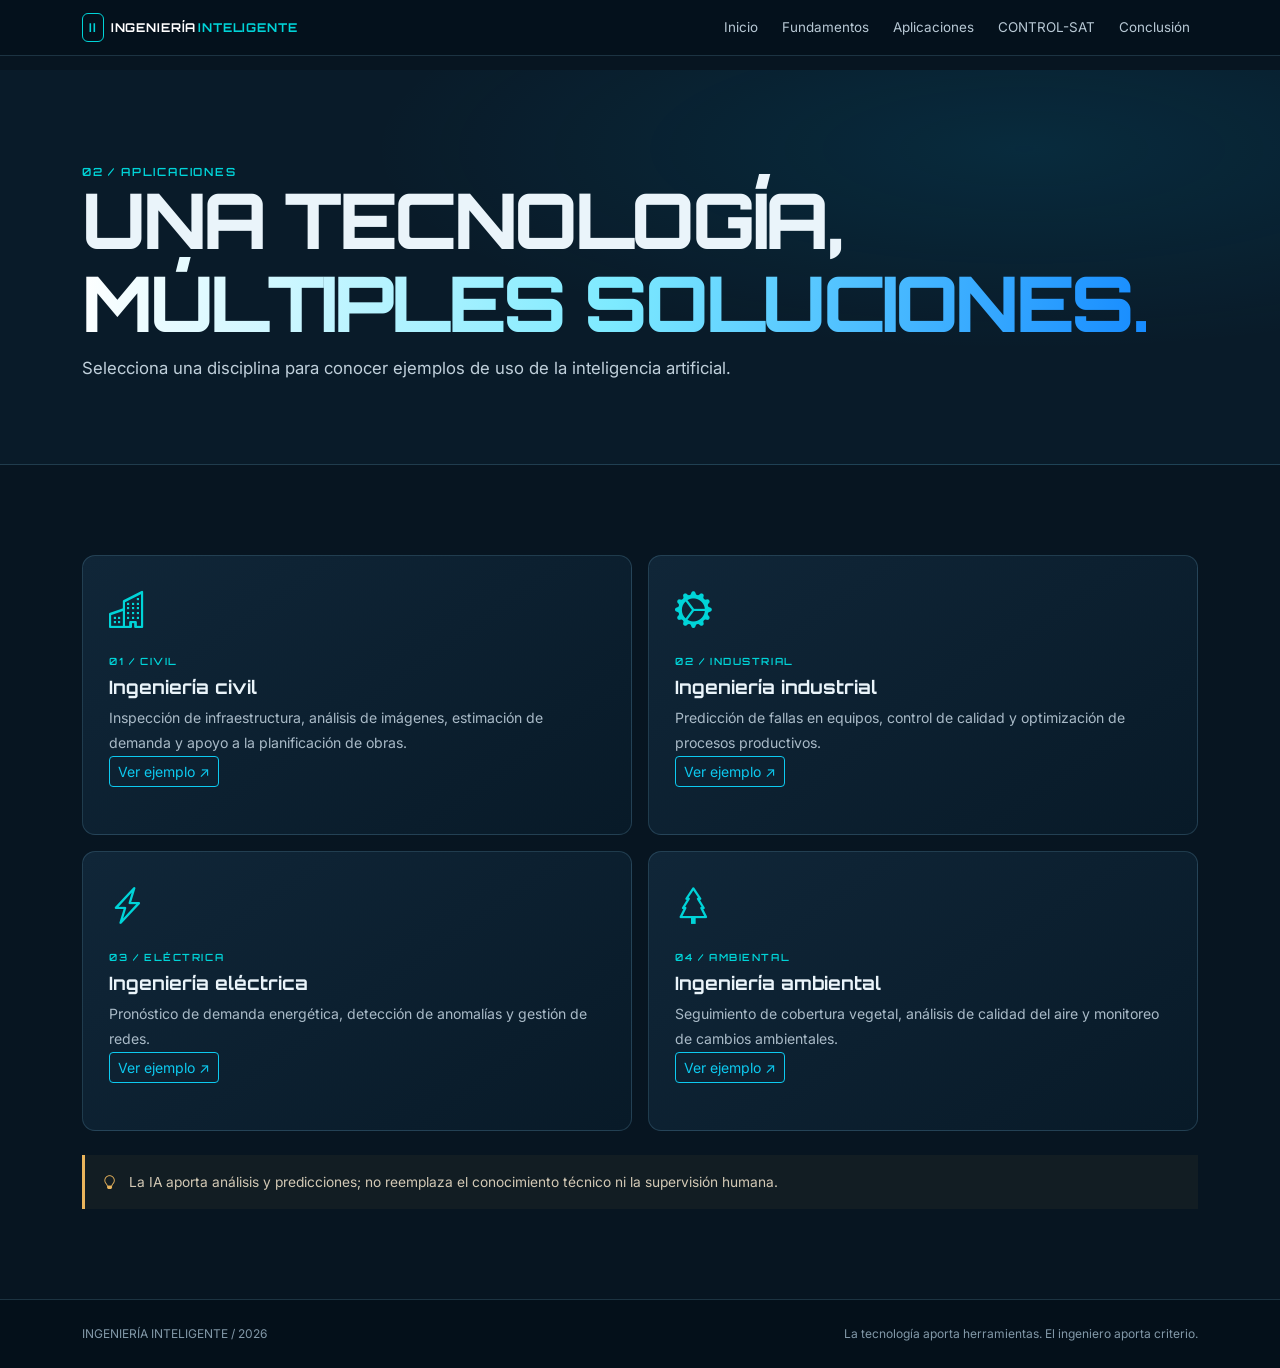
==== aplicaciones.html @ 629b6cbc "Add files via upload" ====
<!doctype html>
<html lang="es">

<head>
    <meta charset="utf-8">
    <meta name="viewport" content="width=device-width, initial-scale=1">
    <title>Aplicaciones | Ingeniería Inteligente</title>
    <link rel="preconnect" href="https://fonts.googleapis.com">
    <link
        href="https://fonts.googleapis.com/css2?family=Inter:wght@400;500;600;700&family=Orbitron:wght@500;600;700;800&display=swap"
        rel="stylesheet">
    <link href="https://cdn.jsdelivr.net/npm/bootstrap@5.3.3/dist/css/bootstrap.min.css" rel="stylesheet">
    <link href="https://cdn.jsdelivr.net/npm/bootstrap-icons@1.11.3/font/bootstrap-icons.min.css" rel="stylesheet">
    <link href="css/styles.css" rel="stylesheet">
</head>

<body>
    <nav class="navbar navbar-expand-lg navbar-dark fixed-top nav-glass">
        <div class="container"><a class="navbar-brand brand" href="index.html"><span class="brand-mark">II</span>
                INGENIERÍA<span class="brand-accent">INTELIGENTE</span></a><button class="navbar-toggler" type="button"
                data-bs-toggle="collapse" data-bs-target="#nav"><span class="navbar-toggler-icon"></span></button>
            <div class="collapse navbar-collapse" id="nav">
                <ul class="navbar-nav ms-auto gap-lg-2">
                    <li><a class="nav-link" href="index.html">Inicio</a></li>
                    <li><a class="nav-link" href="fundamentos.html">Fundamentos</a></li>
                    <li><a class="nav-link" href="aplicaciones.html">Aplicaciones</a></li>
                    <li><a class="nav-link" href="control-sat.html">CONTROL-SAT</a></li>
                    <li><a class="nav-link" href="conclusion.html">Conclusión</a></li>
                </ul>
            </div>
        </div>
    </nav>
    <main class="inner">
        <section class="pagehero">
            <div class="container">
                <div class="kicker">02 / APLICACIONES</div>
                <h1 class="page-title">UNA TECNOLOGÍA,<br><span>MÚLTIPLES SOLUCIONES.</span></h1>
                <p class="lead-copy">Selecciona una disciplina para conocer ejemplos de uso de la inteligencia
                    artificial.</p>
            </div>
        </section>
        <section class="section">
            <div class="container">
                <div class="row g-3">
                    <div class="col-md-6">
                        <article class="panel app"><i class="bi bi-buildings"></i>
                            <div class="kicker">01 / CIVIL</div>
                            <h2>Ingeniería civil</h2>
                            <p>Inspección de infraestructura, análisis de imágenes, estimación de demanda y apoyo a la
                                planificación de obras.</p><button class="btn btn-outline-info btn-sm"
                                data-bs-toggle="modal" data-bs-target="#m01">Ver ejemplo ↗</button>
                        </article>
                    </div>
                    <div class="col-md-6">
                        <article class="panel app"><i class="bi bi-gear-wide-connected"></i>
                            <div class="kicker">02 / INDUSTRIAL</div>
                            <h2>Ingeniería industrial</h2>
                            <p>Predicción de fallas en equipos, control de calidad y optimización de procesos
                                productivos.</p><button class="btn btn-outline-info btn-sm" data-bs-toggle="modal"
                                data-bs-target="#m02">Ver ejemplo ↗</button>
                        </article>
                    </div>
                    <div class="col-md-6">
                        <article class="panel app"><i class="bi bi-lightning-charge"></i>
                            <div class="kicker">03 / ELÉCTRICA</div>
                            <h2>Ingeniería eléctrica</h2>
                            <p>Pronóstico de demanda energética, detección de anomalías y gestión de redes.</p><button
                                class="btn btn-outline-info btn-sm" data-bs-toggle="modal" data-bs-target="#m03">Ver
                                ejemplo ↗</button>
                        </article>
                    </div>
                    <div class="col-md-6">
                        <article class="panel app"><i class="bi bi-tree"></i>
                            <div class="kicker">04 / AMBIENTAL</div>
                            <h2>Ingeniería ambiental</h2>
                            <p>Seguimiento de cobertura vegetal, análisis de calidad del aire y monitoreo de cambios
                                ambientales.</p><button class="btn btn-outline-info btn-sm" data-bs-toggle="modal"
                                data-bs-target="#m04">Ver ejemplo ↗</button>
                        </article>
                    </div>
                </div>
                <div class="warning mt-4"><i class="bi bi-lightbulb"></i> La IA aporta análisis y predicciones; no
                    reemplaza el conocimiento técnico ni la supervisión humana.</div>
            </div>
        </section>
    </main>
    <div class="modal fade" id="m01" tabindex="-1">
        <div class="modal-dialog modal-dialog-centered">
            <div class="modal-content modaltech">
                <div class="modal-header">
                    <h5>Civil: inspección asistida</h5><button class="btn-close btn-close-white"
                        data-bs-dismiss="modal"></button>
                </div>
                <div class="modal-body">
                    <p><b>Problema:</b> Revisar grandes superficies de concreto requiere tiempo.</p>
                    <p><b>Uso de IA:</b> Visión por computador señala imágenes con patrones similares a grietas.</p>
                    <p><b>Beneficio:</b> Priorizar zonas para inspección.</p>
                    <p><b>Límite:</b> los resultados deben validarse con datos y criterio profesional.</p>
                </div>
            </div>
        </div>
    </div>
    <div class="modal fade" id="m02" tabindex="-1">
        <div class="modal-dialog modal-dialog-centered">
            <div class="modal-content modaltech">
                <div class="modal-header">
                    <h5>Industrial: mantenimiento predictivo</h5><button class="btn-close btn-close-white"
                        data-bs-dismiss="modal"></button>
                </div>
                <div class="modal-body">
                    <p><b>Problema:</b> Una máquina puede fallar y detener la producción.</p>
                    <p><b>Uso de IA:</b> Analizar vibración, temperatura y registros históricos.</p>
                    <p><b>Beneficio:</b> Programar revisiones antes de una falla probable.</p>
                    <p><b>Límite:</b> los resultados deben validarse con datos y criterio profesional.</p>
                </div>
            </div>
        </div>
    </div>
    <div class="modal fade" id="m03" tabindex="-1">
        <div class="modal-dialog modal-dialog-centered">
            <div class="modal-content modaltech">
                <div class="modal-header">
                    <h5>Eléctrica: pronóstico de demanda</h5><button class="btn-close btn-close-white"
                        data-bs-dismiss="modal"></button>
                </div>
                <div class="modal-body">
                    <p><b>Problema:</b> La demanda cambia según horarios, clima y actividad.</p>
                    <p><b>Uso de IA:</b> Modelos predictivos estiman el consumo futuro.</p>
                    <p><b>Beneficio:</b> Apoyar la planificación del sistema.</p>
                    <p><b>Límite:</b> los resultados deben validarse con datos y criterio profesional.</p>
                </div>
            </div>
        </div>
    </div>
    <div class="modal fade" id="m04" tabindex="-1">
        <div class="modal-dialog modal-dialog-centered">
            <div class="modal-content modaltech">
                <div class="modal-header">
                    <h5>Ambiental: monitoreo territorial</h5><button class="btn-close btn-close-white"
                        data-bs-dismiss="modal"></button>
                </div>
                <div class="modal-body">
                    <p><b>Problema:</b> Detectar cambios ambientales en áreas extensas es complejo.</p>
                    <p><b>Uso de IA:</b> Analizar imágenes satelitales y datos geográficos.</p>
                    <p><b>Beneficio:</b> Priorizar zonas para monitoreo.</p>
                    <p><b>Límite:</b> los resultados deben validarse con datos y criterio profesional.</p>
                </div>
            </div>
        </div>
    </div>
    <footer class="footer">
        <div class="container d-flex justify-content-between flex-wrap gap-2"><span>INGENIERÍA INTELIGENTE /
                2026</span><span>La tecnología aporta herramientas. El ingeniero aporta criterio.</span></div>
    </footer>
    <script src="https://cdn.jsdelivr.net/npm/bootstrap@5.3.3/dist/js/bootstrap.bundle.min.js"></script>
    <script src="js/main.js"></script>
</body>

</html>
---- css/styles.css ----
:root{--bg:#071521;--panel:#102638;--cyan:#00d4d8;--blue:#168bff;--white:#eaf4fa;--muted:#a9bac7;--line:rgba(126,190,220,.2)}
*{box-sizing:border-box}body{background:var(--bg);color:var(--white);font-family:Inter,sans-serif;overflow-x:hidden}a{text-decoration:none;color:inherit}.nav-glass{background:rgba(5,17,28,.9);backdrop-filter:blur(15px);border-bottom:1px solid var(--line)}.brand{font:700 .76rem Orbitron;letter-spacing:.07em;display:flex;gap:7px;align-items:center}.brand-mark{border:1px solid var(--cyan);color:var(--cyan);padding:6px;border-radius:6px}.brand-accent{color:var(--cyan);margin-left:-5px}.nav-link{color:#b8c9d5!important;font-size:.84rem}.nav-link:hover{color:var(--cyan)!important}.hero{background:radial-gradient(ellipse at 78% 45%,rgba(0,135,190,.2),transparent 40%),linear-gradient(120deg,#06111c,#0a2132 60%,#071521)}.display-title,.page-title{font:800 clamp(2.5rem,6vw,5.5rem)/1.08 Orbitron;letter-spacing:-.045em}.display-title span,.page-title span,.section-title span{background:linear-gradient(100deg,#fff,#7deaff 50%,#168bff);color:transparent;background-clip:text}.lead-copy{font-size:1.05rem;line-height:1.8;color:#c0d0db;max-width:670px}.kicker{font:600 .7rem Orbitron;letter-spacing:.16em;color:var(--cyan)}.btn-neon{background:linear-gradient(110deg,var(--blue),var(--cyan));border:0;color:#03121d;font-weight:700}.btn-neon:hover{color:#03121d;box-shadow:0 0 25px #00d4d855}.orb{position:relative;aspect-ratio:1;max-width:430px;margin:35px auto;display:grid;place-items:center;border:1px solid #00d4d833;border-radius:50%;background:radial-gradient(circle, #0c4054 0%,transparent 65%)}.orb-ring{position:absolute;inset:12%;border:1px solid #00d4d855;border-radius:50%;transform:rotateX(65deg) rotate(-25deg)}.orb-core{width:125px;height:125px;border:1px solid var(--cyan);border-radius:50%;display:grid;place-content:center;text-align:center;color:var(--cyan);font:700 1.4rem Orbitron;box-shadow:0 0 45px #00d4d844}.orb-core i{font-size:2rem}.orb-tag{position:absolute;background:#071521;border:1px solid var(--line);padding:8px 11px;border-radius:6px;font:600 .62rem Orbitron;color:#cdebf2}.tag1{top:14%;right:0}.tag2{bottom:23%;left:0}.tag3{bottom:7%;right:12%}.section{padding:90px 0}.darker{background:#091b29;border-block:1px solid #ffffff0d}.section-title{font:700 clamp(1.8rem,3.5vw,3rem)/1.25 Orbitron;letter-spacing:-.03em;margin:18px 0}.muted,.panel p,.route p{color:var(--muted);line-height:1.75}.max{max-width:720px}.panel,.route{display:block;background:linear-gradient(145deg,#102638,#081a28);border:1px solid var(--line);border-radius:13px;padding:26px;height:100%;transition:.2s}.panel:hover,.route:hover{border-color:#00d4d866;transform:translateY(-3px)}.panel>i,.route>i{font-size:2rem;color:var(--cyan);display:block;margin-bottom:18px}.panel h3,.route h3{font:700 1.08rem Orbitron;margin:10px 0}.panel p,.route p{font-size:.88rem;margin-bottom:0}.route{min-height:220px;color:var(--cyan)}.route b{float:right;color:#66899d;font:700 .7rem Orbitron}.inner{padding-top:70px}.pagehero{padding:95px 0 65px;background:radial-gradient(ellipse at 80% 20%,#0090be22,transparent 45%),#091b29;border-bottom:1px solid var(--line)}.concept{display:flex;gap:16px;align-items:center;padding:16px;background:#102638;border:1px solid var(--line);border-radius:9px;margin-bottom:10px}.concept>b{min-width:50px;height:44px;display:grid;place-items:center;border:1px solid var(--cyan);border-radius:7px;color:var(--cyan);font:700 .8rem Orbitron}.concept h3{font:700 .9rem Orbitron}.concept p{color:var(--muted);font-size:.82rem;margin:0}.step{width:100%;padding:22px 10px;background:#102638;color:white;border:1px solid var(--line);border-radius:9px;font-weight:600}.step i{display:block;font-size:1.5rem;color:var(--cyan);margin-bottom:8px}.step.active{border-color:var(--cyan);background:#00d4d811}.warning{padding:16px 18px;border-left:3px solid #e9b45c;background:#e9b45c0c;color:#d3c9b5;line-height:1.6;font-size:.86rem}.warning i{color:#e9b45c;margin-right:8px}.app{min-height:280px}.app>i{font-size:2.3rem;color:var(--cyan)}.app .kicker{font-size:.62rem;margin:14px 0 8px}.app h2{font:700 1.15rem Orbitron}.modaltech{background:#0b2030;color:var(--white);border:1px solid var(--cyan)}.modaltech .modal-body{color:#c1d1dc;line-height:1.7}.modaltech .modal-header{border-bottom:1px solid var(--line)}.satvisual{min-height:270px;border:1px solid #00d4d855;border-radius:14px;display:flex;flex-direction:column;justify-content:center;align-items:center;gap:12px;background:radial-gradient(circle,#00d4d822,transparent 65%),#0b2030;color:var(--cyan)}.satvisual i{font-size:4rem}.satvisual b{font:700 .9rem Orbitron}.satvisual small{color:var(--muted);letter-spacing:.12em}.stat{height:100%;padding:22px 15px;background:#102638;border:1px solid var(--line);border-radius:10px}.stat strong{display:block;color:var(--cyan);font:700 clamp(1.7rem,3vw,2.5rem) Orbitron}.stat span{display:block;color:var(--muted);font-size:.75rem;line-height:1.5;margin-top:8px}.source{color:var(--cyan);font-size:.85rem}.quiz-option{text-align:left;padding:14px;background:#091b29;color:white;border:1px solid var(--line);border-radius:8px}.quiz-option:hover{border-color:var(--cyan)}.quiz-option.correct{border-color:#39d98a;background:#39d98a12}.quiz-option.incorrect{border-color:#ff7777;background:#ff777712}.footer{padding:25px 0;background:#04101a;border-top:1px solid var(--line);font-size:.75rem;color:#8298a8}@media(max-width:767px){.section{padding:65px 0}.display-title{font-size:clamp(2.5rem,12vw,4rem)}.hero .min-vh-100{min-height:auto!important;padding-top:120px!important;padding-bottom:60px!important}.orb{max-width:320px}.pagehero{padding:85px 0 50px}}
/* Reflexión crítica y bibliografía */
.reflection-list{display:grid;gap:14px}
.reflection-card{display:grid;grid-template-columns:54px 1fr;gap:18px;padding:24px;background:linear-gradient(145deg,#102638,#081a28);border:1px solid var(--line);border-radius:12px}
.reflection-number{font:700 .8rem Orbitron;color:var(--cyan);border:1px solid #00d4d855;border-radius:8px;width:44px;height:44px;display:grid;place-items:center}
.reflection-card h3{font:700 1rem Orbitron;margin:2px 0 12px;color:var(--white)}
.reflection-card p{color:var(--muted);font-size:.92rem;line-height:1.8;margin:0}
.bibliography{display:grid;gap:10px}
.source-item{display:grid;grid-template-columns:48px 1fr;gap:14px;padding:19px 21px;background:linear-gradient(145deg,#102638,#081a28);border:1px solid var(--line);border-radius:10px}
.source-item>span{font:700 .82rem Orbitron;color:var(--cyan);padding-top:2px}
.source-item h3{font-size:.91rem;font-weight:700;margin:0 0 5px;color:var(--white)}
.source-item p{font-size:.83rem;line-height:1.65;color:var(--muted);margin:0 0 8px}
.source-item a{font-size:.8rem;color:var(--cyan);overflow-wrap:anywhere}
.source-item a:hover{color:#fff}
.bibliography-note{color:var(--muted);font-size:.82rem;line-height:1.7}
.bibliography-note i{color:var(--cyan);margin-right:7px}
@media(max-width:575px){.reflection-card{grid-template-columns:1fr;gap:12px;padding:19px}.source-item{grid-template-columns:38px 1fr;padding:16px 14px}}
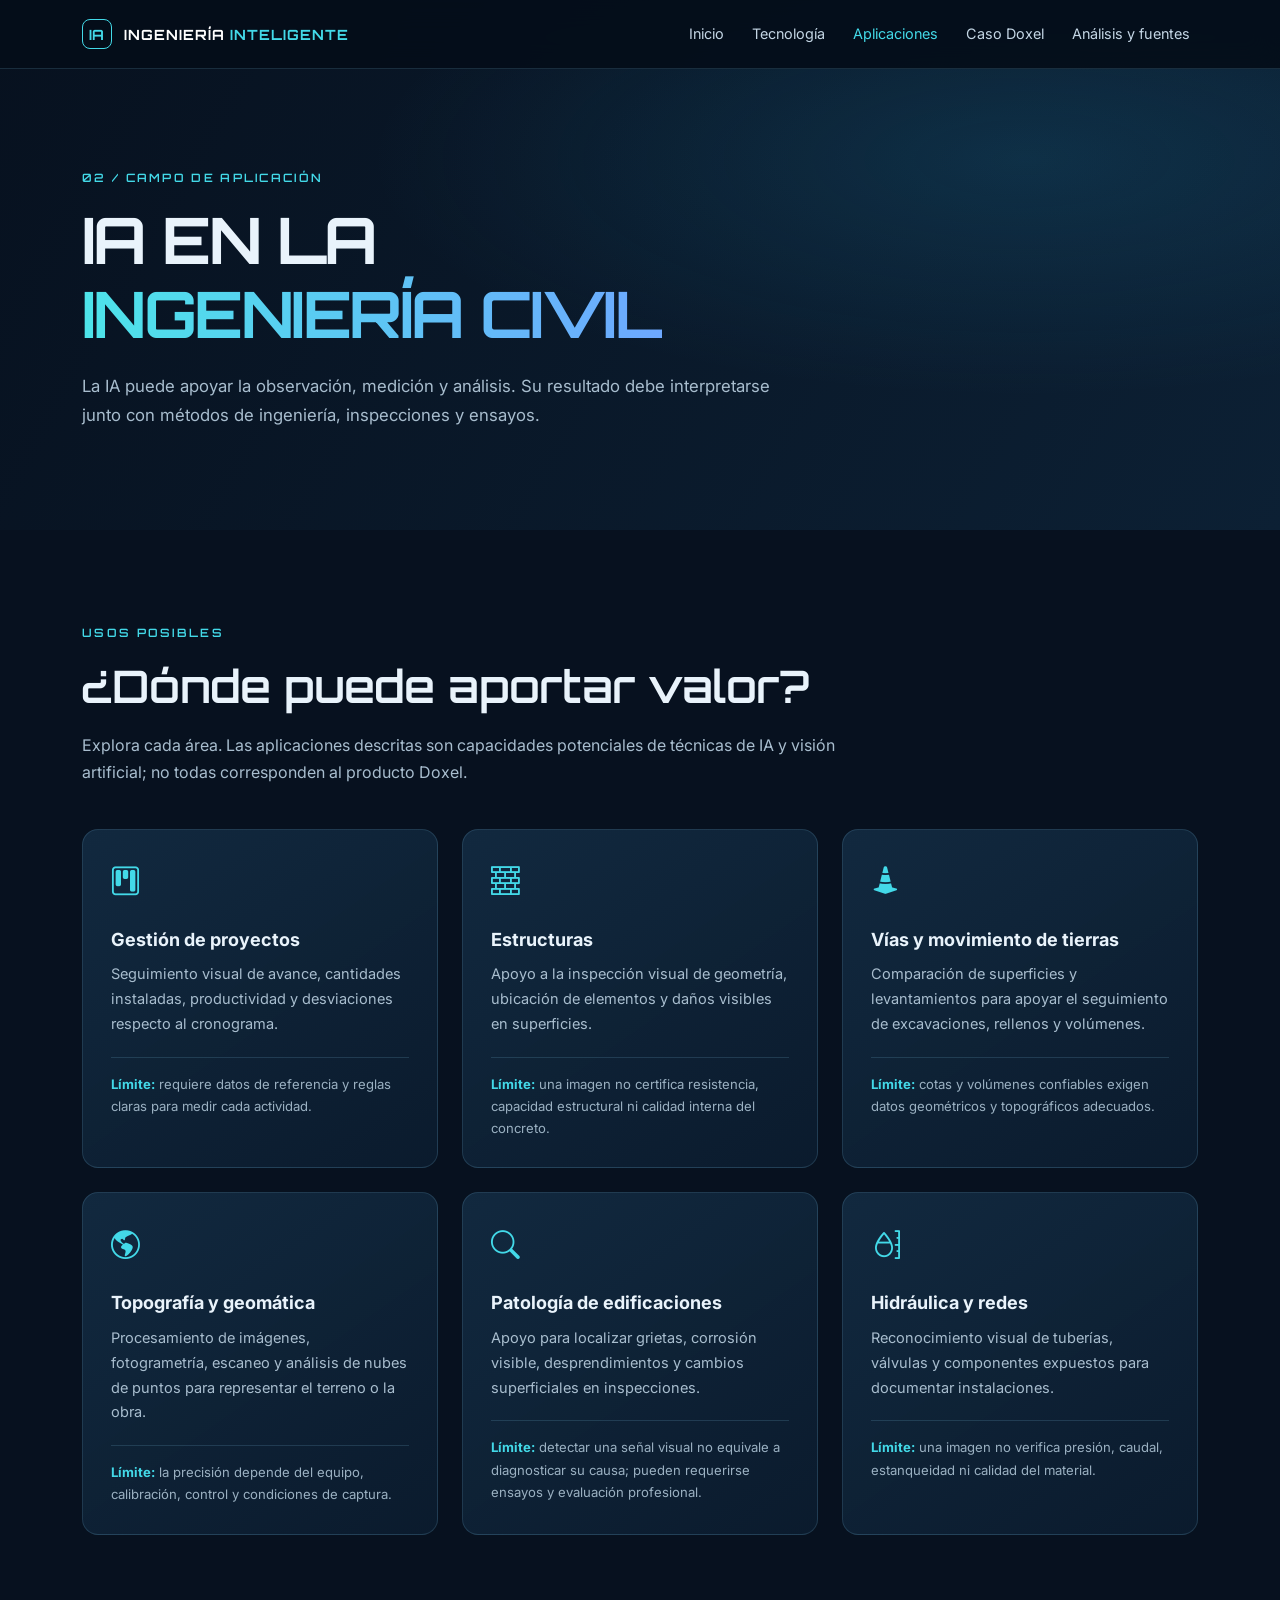
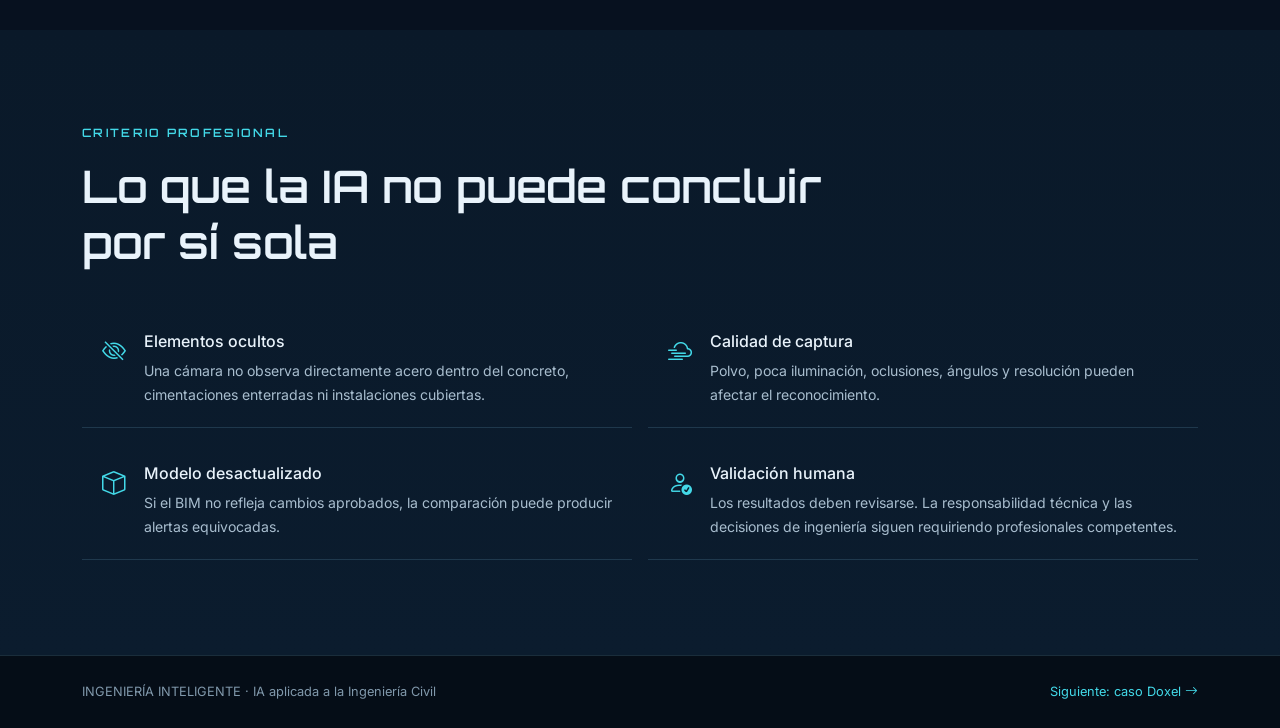
==== commit b7d9e2b9: "Remodelación completa del sitio web." ====
--- a/aplicaciones.html
+++ b/aplicaciones.html
@@ -1,159 +1,22 @@
-<!doctype html>
-<html lang="es">
-
-<head>
-    <meta charset="utf-8">
-    <meta name="viewport" content="width=device-width, initial-scale=1">
-    <title>Aplicaciones | Ingeniería Inteligente</title>
-    <link rel="preconnect" href="https://fonts.googleapis.com">
-    <link
-        href="https://fonts.googleapis.com/css2?family=Inter:wght@400;500;600;700&family=Orbitron:wght@500;600;700;800&display=swap"
-        rel="stylesheet">
-    <link href="https://cdn.jsdelivr.net/npm/bootstrap@5.3.3/dist/css/bootstrap.min.css" rel="stylesheet">
-    <link href="https://cdn.jsdelivr.net/npm/bootstrap-icons@1.11.3/font/bootstrap-icons.min.css" rel="stylesheet">
-    <link href="css/styles.css" rel="stylesheet">
-</head>
-
-<body>
-    <nav class="navbar navbar-expand-lg navbar-dark fixed-top nav-glass">
-        <div class="container"><a class="navbar-brand brand" href="index.html"><span class="brand-mark">II</span>
-                INGENIERÍA<span class="brand-accent">INTELIGENTE</span></a><button class="navbar-toggler" type="button"
-                data-bs-toggle="collapse" data-bs-target="#nav"><span class="navbar-toggler-icon"></span></button>
-            <div class="collapse navbar-collapse" id="nav">
-                <ul class="navbar-nav ms-auto gap-lg-2">
-                    <li><a class="nav-link" href="index.html">Inicio</a></li>
-                    <li><a class="nav-link" href="fundamentos.html">Fundamentos</a></li>
-                    <li><a class="nav-link" href="aplicaciones.html">Aplicaciones</a></li>
-                    <li><a class="nav-link" href="control-sat.html">CONTROL-SAT</a></li>
-                    <li><a class="nav-link" href="conclusion.html">Conclusión</a></li>
-                </ul>
-            </div>
-        </div>
-    </nav>
-    <main class="inner">
-        <section class="pagehero">
-            <div class="container">
-                <div class="kicker">02 / APLICACIONES</div>
-                <h1 class="page-title">UNA TECNOLOGÍA,<br><span>MÚLTIPLES SOLUCIONES.</span></h1>
-                <p class="lead-copy">Selecciona una disciplina para conocer ejemplos de uso de la inteligencia
-                    artificial.</p>
-            </div>
-        </section>
-        <section class="section">
-            <div class="container">
-                <div class="row g-3">
-                    <div class="col-md-6">
-                        <article class="panel app"><i class="bi bi-buildings"></i>
-                            <div class="kicker">01 / CIVIL</div>
-                            <h2>Ingeniería civil</h2>
-                            <p>Inspección de infraestructura, análisis de imágenes, estimación de demanda y apoyo a la
-                                planificación de obras.</p><button class="btn btn-outline-info btn-sm"
-                                data-bs-toggle="modal" data-bs-target="#m01">Ver ejemplo ↗</button>
-                        </article>
-                    </div>
-                    <div class="col-md-6">
-                        <article class="panel app"><i class="bi bi-gear-wide-connected"></i>
-                            <div class="kicker">02 / INDUSTRIAL</div>
-                            <h2>Ingeniería industrial</h2>
-                            <p>Predicción de fallas en equipos, control de calidad y optimización de procesos
-                                productivos.</p><button class="btn btn-outline-info btn-sm" data-bs-toggle="modal"
-                                data-bs-target="#m02">Ver ejemplo ↗</button>
-                        </article>
-                    </div>
-                    <div class="col-md-6">
-                        <article class="panel app"><i class="bi bi-lightning-charge"></i>
-                            <div class="kicker">03 / ELÉCTRICA</div>
-                            <h2>Ingeniería eléctrica</h2>
-                            <p>Pronóstico de demanda energética, detección de anomalías y gestión de redes.</p><button
-                                class="btn btn-outline-info btn-sm" data-bs-toggle="modal" data-bs-target="#m03">Ver
-                                ejemplo ↗</button>
-                        </article>
-                    </div>
-                    <div class="col-md-6">
-                        <article class="panel app"><i class="bi bi-tree"></i>
-                            <div class="kicker">04 / AMBIENTAL</div>
-                            <h2>Ingeniería ambiental</h2>
-                            <p>Seguimiento de cobertura vegetal, análisis de calidad del aire y monitoreo de cambios
-                                ambientales.</p><button class="btn btn-outline-info btn-sm" data-bs-toggle="modal"
-                                data-bs-target="#m04">Ver ejemplo ↗</button>
-                        </article>
-                    </div>
-                </div>
-                <div class="warning mt-4"><i class="bi bi-lightbulb"></i> La IA aporta análisis y predicciones; no
-                    reemplaza el conocimiento técnico ni la supervisión humana.</div>
-            </div>
-        </section>
-    </main>
-    <div class="modal fade" id="m01" tabindex="-1">
-        <div class="modal-dialog modal-dialog-centered">
-            <div class="modal-content modaltech">
-                <div class="modal-header">
-                    <h5>Civil: inspección asistida</h5><button class="btn-close btn-close-white"
-                        data-bs-dismiss="modal"></button>
-                </div>
-                <div class="modal-body">
-                    <p><b>Problema:</b> Revisar grandes superficies de concreto requiere tiempo.</p>
-                    <p><b>Uso de IA:</b> Visión por computador señala imágenes con patrones similares a grietas.</p>
-                    <p><b>Beneficio:</b> Priorizar zonas para inspección.</p>
-                    <p><b>Límite:</b> los resultados deben validarse con datos y criterio profesional.</p>
-                </div>
-            </div>
-        </div>
-    </div>
-    <div class="modal fade" id="m02" tabindex="-1">
-        <div class="modal-dialog modal-dialog-centered">
-            <div class="modal-content modaltech">
-                <div class="modal-header">
-                    <h5>Industrial: mantenimiento predictivo</h5><button class="btn-close btn-close-white"
-                        data-bs-dismiss="modal"></button>
-                </div>
-                <div class="modal-body">
-                    <p><b>Problema:</b> Una máquina puede fallar y detener la producción.</p>
-                    <p><b>Uso de IA:</b> Analizar vibración, temperatura y registros históricos.</p>
-                    <p><b>Beneficio:</b> Programar revisiones antes de una falla probable.</p>
-                    <p><b>Límite:</b> los resultados deben validarse con datos y criterio profesional.</p>
-                </div>
-            </div>
-        </div>
-    </div>
-    <div class="modal fade" id="m03" tabindex="-1">
-        <div class="modal-dialog modal-dialog-centered">
-            <div class="modal-content modaltech">
-                <div class="modal-header">
-                    <h5>Eléctrica: pronóstico de demanda</h5><button class="btn-close btn-close-white"
-                        data-bs-dismiss="modal"></button>
-                </div>
-                <div class="modal-body">
-                    <p><b>Problema:</b> La demanda cambia según horarios, clima y actividad.</p>
-                    <p><b>Uso de IA:</b> Modelos predictivos estiman el consumo futuro.</p>
-                    <p><b>Beneficio:</b> Apoyar la planificación del sistema.</p>
-                    <p><b>Límite:</b> los resultados deben validarse con datos y criterio profesional.</p>
-                </div>
-            </div>
-        </div>
-    </div>
-    <div class="modal fade" id="m04" tabindex="-1">
-        <div class="modal-dialog modal-dialog-centered">
-            <div class="modal-content modaltech">
-                <div class="modal-header">
-                    <h5>Ambiental: monitoreo territorial</h5><button class="btn-close btn-close-white"
-                        data-bs-dismiss="modal"></button>
-                </div>
-                <div class="modal-body">
-                    <p><b>Problema:</b> Detectar cambios ambientales en áreas extensas es complejo.</p>
-                    <p><b>Uso de IA:</b> Analizar imágenes satelitales y datos geográficos.</p>
-                    <p><b>Beneficio:</b> Priorizar zonas para monitoreo.</p>
-                    <p><b>Límite:</b> los resultados deben validarse con datos y criterio profesional.</p>
-                </div>
-            </div>
-        </div>
-    </div>
-    <footer class="footer">
-        <div class="container d-flex justify-content-between flex-wrap gap-2"><span>INGENIERÍA INTELIGENTE /
-                2026</span><span>La tecnología aporta herramientas. El ingeniero aporta criterio.</span></div>
-    </footer>
-    <script src="https://cdn.jsdelivr.net/npm/bootstrap@5.3.3/dist/js/bootstrap.bundle.min.js"></script>
-    <script src="js/main.js"></script>
-</body>
-
-</html>+<!DOCTYPE html>
+<html lang="es"><head><meta charset="UTF-8"><meta name="viewport" content="width=device-width, initial-scale=1.0"><title>Aplicaciones | IA en Ingeniería Civil</title>
+<link rel="preconnect" href="https://fonts.googleapis.com"><link rel="preconnect" href="https://fonts.gstatic.com" crossorigin><link href="https://fonts.googleapis.com/css2?family=Inter:wght@400;500;600;700&family=Orbitron:wght@500;600;700&display=swap" rel="stylesheet"><link href="https://cdn.jsdelivr.net/npm/bootstrap@5.3.3/dist/css/bootstrap.min.css" rel="stylesheet"><link href="https://cdn.jsdelivr.net/npm/bootstrap-icons@1.11.3/font/bootstrap-icons.min.css" rel="stylesheet"><link rel="stylesheet" href="css/styles.css"></head>
+<body><nav class="navbar navbar-expand-lg navbar-dark fixed-top"><div class="container"><a class="navbar-brand" href="index.html"><span class="brand-mark">IA</span> INGENIERÍA <span class="accent">INTELIGENTE</span></a><button class="navbar-toggler" data-bs-toggle="collapse" data-bs-target="#nav"><span class="navbar-toggler-icon"></span></button><div class="collapse navbar-collapse" id="nav"><ul class="navbar-nav ms-auto"><li class="nav-item"><a class="nav-link" href="index.html">Inicio</a></li><li class="nav-item"><a class="nav-link" href="fundamentos.html">Tecnología</a></li><li class="nav-item"><a class="nav-link active" href="aplicaciones.html">Aplicaciones</a></li><li class="nav-item"><a class="nav-link" href="control-sat.html">Caso Doxel</a></li><li class="nav-item"><a class="nav-link" href="conclusion.html">Análisis y fuentes</a></li></ul></div></div></nav>
+<header class="page-hero"><div class="container"><p class="eyebrow">02 / CAMPO DE APLICACIÓN</p><h1>IA EN LA<br><span class="gradient-text">INGENIERÍA CIVIL</span></h1><p>La IA puede apoyar la observación, medición y análisis. Su resultado debe interpretarse junto con métodos de ingeniería, inspecciones y ensayos.</p></div></header>
+<main><section class="section-pad"><div class="container"><div class="section-heading"><p class="eyebrow">USOS POSIBLES</p><h2>¿Dónde puede aportar valor?</h2><p>Explora cada área. Las aplicaciones descritas son capacidades potenciales de técnicas de IA y visión artificial; no todas corresponden al producto Doxel.</p></div>
+<div class="row g-4">
+<div class="col-md-6 col-lg-4"><article class="application-card"><i class="bi bi-kanban"></i><h3>Gestión de proyectos</h3><p>Seguimiento visual de avance, cantidades instaladas, productividad y desviaciones respecto al cronograma.</p><div class="app-limit"><b>Límite:</b> requiere datos de referencia y reglas claras para medir cada actividad.</div></article></div>
+<div class="col-md-6 col-lg-4"><article class="application-card"><i class="bi bi-bricks"></i><h3>Estructuras</h3><p>Apoyo a la inspección visual de geometría, ubicación de elementos y daños visibles en superficies.</p><div class="app-limit"><b>Límite:</b> una imagen no certifica resistencia, capacidad estructural ni calidad interna del concreto.</div></article></div>
+<div class="col-md-6 col-lg-4"><article class="application-card"><i class="bi bi-cone-striped"></i><h3>Vías y movimiento de tierras</h3><p>Comparación de superficies y levantamientos para apoyar el seguimiento de excavaciones, rellenos y volúmenes.</p><div class="app-limit"><b>Límite:</b> cotas y volúmenes confiables exigen datos geométricos y topográficos adecuados.</div></article></div>
+<div class="col-md-6 col-lg-4"><article class="application-card"><i class="bi bi-globe-americas"></i><h3>Topografía y geomática</h3><p>Procesamiento de imágenes, fotogrametría, escaneo y análisis de nubes de puntos para representar el terreno o la obra.</p><div class="app-limit"><b>Límite:</b> la precisión depende del equipo, calibración, control y condiciones de captura.</div></article></div>
+<div class="col-md-6 col-lg-4"><article class="application-card"><i class="bi bi-search"></i><h3>Patología de edificaciones</h3><p>Apoyo para localizar grietas, corrosión visible, desprendimientos y cambios superficiales en inspecciones.</p><div class="app-limit"><b>Límite:</b> detectar una señal visual no equivale a diagnosticar su causa; pueden requerirse ensayos y evaluación profesional.</div></article></div>
+<div class="col-md-6 col-lg-4"><article class="application-card"><i class="bi bi-moisture"></i><h3>Hidráulica y redes</h3><p>Reconocimiento visual de tuberías, válvulas y componentes expuestos para documentar instalaciones.</p><div class="app-limit"><b>Límite:</b> una imagen no verifica presión, caudal, estanqueidad ni calidad del material.</div></article></div>
+</div></div></section>
+<section class="section-pad section-alt"><div class="container"><div class="section-heading"><p class="eyebrow">CRITERIO PROFESIONAL</p><h2>Lo que la IA no puede concluir por sí sola</h2></div><div class="row g-3">
+<div class="col-md-6"><div class="limit-row"><i class="bi bi-eye-slash"></i><div><h3>Elementos ocultos</h3><p>Una cámara no observa directamente acero dentro del concreto, cimentaciones enterradas ni instalaciones cubiertas.</p></div></div></div>
+<div class="col-md-6"><div class="limit-row"><i class="bi bi-cloud-haze2"></i><div><h3>Calidad de captura</h3><p>Polvo, poca iluminación, oclusiones, ángulos y resolución pueden afectar el reconocimiento.</p></div></div></div>
+<div class="col-md-6"><div class="limit-row"><i class="bi bi-box"></i><div><h3>Modelo desactualizado</h3><p>Si el BIM no refleja cambios aprobados, la comparación puede producir alertas equivocadas.</p></div></div></div>
+<div class="col-md-6"><div class="limit-row"><i class="bi bi-person-check"></i><div><h3>Validación humana</h3><p>Los resultados deben revisarse. La responsabilidad técnica y las decisiones de ingeniería siguen requiriendo profesionales competentes.</p></div></div></div>
+</div></div></section></main>
+<footer class="site-footer"><div class="container d-flex flex-column flex-md-row justify-content-between gap-2"><span>INGENIERÍA INTELIGENTE · IA aplicada a la Ingeniería Civil</span><a href="control-sat.html">Siguiente: caso Doxel <i class="bi bi-arrow-right"></i></a></div></footer>
+<script src="https://cdn.jsdelivr.net/npm/bootstrap@5.3.3/dist/js/bootstrap.bundle.min.js"></script><script src="js/main.js"></script></body></html>
--- a/css/styles.css
+++ b/css/styles.css
@@ -1,18 +1,13 @@
-:root{--bg:#071521;--panel:#102638;--cyan:#00d4d8;--blue:#168bff;--white:#eaf4fa;--muted:#a9bac7;--line:rgba(126,190,220,.2)}
-*{box-sizing:border-box}body{background:var(--bg);color:var(--white);font-family:Inter,sans-serif;overflow-x:hidden}a{text-decoration:none;color:inherit}.nav-glass{background:rgba(5,17,28,.9);backdrop-filter:blur(15px);border-bottom:1px solid var(--line)}.brand{font:700 .76rem Orbitron;letter-spacing:.07em;display:flex;gap:7px;align-items:center}.brand-mark{border:1px solid var(--cyan);color:var(--cyan);padding:6px;border-radius:6px}.brand-accent{color:var(--cyan);margin-left:-5px}.nav-link{color:#b8c9d5!important;font-size:.84rem}.nav-link:hover{color:var(--cyan)!important}.hero{background:radial-gradient(ellipse at 78% 45%,rgba(0,135,190,.2),transparent 40%),linear-gradient(120deg,#06111c,#0a2132 60%,#071521)}.display-title,.page-title{font:800 clamp(2.5rem,6vw,5.5rem)/1.08 Orbitron;letter-spacing:-.045em}.display-title span,.page-title span,.section-title span{background:linear-gradient(100deg,#fff,#7deaff 50%,#168bff);color:transparent;background-clip:text}.lead-copy{font-size:1.05rem;line-height:1.8;color:#c0d0db;max-width:670px}.kicker{font:600 .7rem Orbitron;letter-spacing:.16em;color:var(--cyan)}.btn-neon{background:linear-gradient(110deg,var(--blue),var(--cyan));border:0;color:#03121d;font-weight:700}.btn-neon:hover{color:#03121d;box-shadow:0 0 25px #00d4d855}.orb{position:relative;aspect-ratio:1;max-width:430px;margin:35px auto;display:grid;place-items:center;border:1px solid #00d4d833;border-radius:50%;background:radial-gradient(circle, #0c4054 0%,transparent 65%)}.orb-ring{position:absolute;inset:12%;border:1px solid #00d4d855;border-radius:50%;transform:rotateX(65deg) rotate(-25deg)}.orb-core{width:125px;height:125px;border:1px solid var(--cyan);border-radius:50%;display:grid;place-content:center;text-align:center;color:var(--cyan);font:700 1.4rem Orbitron;box-shadow:0 0 45px #00d4d844}.orb-core i{font-size:2rem}.orb-tag{position:absolute;background:#071521;border:1px solid var(--line);padding:8px 11px;border-radius:6px;font:600 .62rem Orbitron;color:#cdebf2}.tag1{top:14%;right:0}.tag2{bottom:23%;left:0}.tag3{bottom:7%;right:12%}.section{padding:90px 0}.darker{background:#091b29;border-block:1px solid #ffffff0d}.section-title{font:700 clamp(1.8rem,3.5vw,3rem)/1.25 Orbitron;letter-spacing:-.03em;margin:18px 0}.muted,.panel p,.route p{color:var(--muted);line-height:1.75}.max{max-width:720px}.panel,.route{display:block;background:linear-gradient(145deg,#102638,#081a28);border:1px solid var(--line);border-radius:13px;padding:26px;height:100%;transition:.2s}.panel:hover,.route:hover{border-color:#00d4d866;transform:translateY(-3px)}.panel>i,.route>i{font-size:2rem;color:var(--cyan);display:block;margin-bottom:18px}.panel h3,.route h3{font:700 1.08rem Orbitron;margin:10px 0}.panel p,.route p{font-size:.88rem;margin-bottom:0}.route{min-height:220px;color:var(--cyan)}.route b{float:right;color:#66899d;font:700 .7rem Orbitron}.inner{padding-top:70px}.pagehero{padding:95px 0 65px;background:radial-gradient(ellipse at 80% 20%,#0090be22,transparent 45%),#091b29;border-bottom:1px solid var(--line)}.concept{display:flex;gap:16px;align-items:center;padding:16px;background:#102638;border:1px solid var(--line);border-radius:9px;margin-bottom:10px}.concept>b{min-width:50px;height:44px;display:grid;place-items:center;border:1px solid var(--cyan);border-radius:7px;color:var(--cyan);font:700 .8rem Orbitron}.concept h3{font:700 .9rem Orbitron}.concept p{color:var(--muted);font-size:.82rem;margin:0}.step{width:100%;padding:22px 10px;background:#102638;color:white;border:1px solid var(--line);border-radius:9px;font-weight:600}.step i{display:block;font-size:1.5rem;color:var(--cyan);margin-bottom:8px}.step.active{border-color:var(--cyan);background:#00d4d811}.warning{padding:16px 18px;border-left:3px solid #e9b45c;background:#e9b45c0c;color:#d3c9b5;line-height:1.6;font-size:.86rem}.warning i{color:#e9b45c;margin-right:8px}.app{min-height:280px}.app>i{font-size:2.3rem;color:var(--cyan)}.app .kicker{font-size:.62rem;margin:14px 0 8px}.app h2{font:700 1.15rem Orbitron}.modaltech{background:#0b2030;color:var(--white);border:1px solid var(--cyan)}.modaltech .modal-body{color:#c1d1dc;line-height:1.7}.modaltech .modal-header{border-bottom:1px solid var(--line)}.satvisual{min-height:270px;border:1px solid #00d4d855;border-radius:14px;display:flex;flex-direction:column;justify-content:center;align-items:center;gap:12px;background:radial-gradient(circle,#00d4d822,transparent 65%),#0b2030;color:var(--cyan)}.satvisual i{font-size:4rem}.satvisual b{font:700 .9rem Orbitron}.satvisual small{color:var(--muted);letter-spacing:.12em}.stat{height:100%;padding:22px 15px;background:#102638;border:1px solid var(--line);border-radius:10px}.stat strong{display:block;color:var(--cyan);font:700 clamp(1.7rem,3vw,2.5rem) Orbitron}.stat span{display:block;color:var(--muted);font-size:.75rem;line-height:1.5;margin-top:8px}.source{color:var(--cyan);font-size:.85rem}.quiz-option{text-align:left;padding:14px;background:#091b29;color:white;border:1px solid var(--line);border-radius:8px}.quiz-option:hover{border-color:var(--cyan)}.quiz-option.correct{border-color:#39d98a;background:#39d98a12}.quiz-option.incorrect{border-color:#ff7777;background:#ff777712}.footer{padding:25px 0;background:#04101a;border-top:1px solid var(--line);font-size:.75rem;color:#8298a8}@media(max-width:767px){.section{padding:65px 0}.display-title{font-size:clamp(2.5rem,12vw,4rem)}.hero .min-vh-100{min-height:auto!important;padding-top:120px!important;padding-bottom:60px!important}.orb{max-width:320px}.pagehero{padding:85px 0 50px}}
-/* Reflexión crítica y bibliografía */
-.reflection-list{display:grid;gap:14px}
-.reflection-card{display:grid;grid-template-columns:54px 1fr;gap:18px;padding:24px;background:linear-gradient(145deg,#102638,#081a28);border:1px solid var(--line);border-radius:12px}
-.reflection-number{font:700 .8rem Orbitron;color:var(--cyan);border:1px solid #00d4d855;border-radius:8px;width:44px;height:44px;display:grid;place-items:center}
-.reflection-card h3{font:700 1rem Orbitron;margin:2px 0 12px;color:var(--white)}
-.reflection-card p{color:var(--muted);font-size:.92rem;line-height:1.8;margin:0}
-.bibliography{display:grid;gap:10px}
-.source-item{display:grid;grid-template-columns:48px 1fr;gap:14px;padding:19px 21px;background:linear-gradient(145deg,#102638,#081a28);border:1px solid var(--line);border-radius:10px}
-.source-item>span{font:700 .82rem Orbitron;color:var(--cyan);padding-top:2px}
-.source-item h3{font-size:.91rem;font-weight:700;margin:0 0 5px;color:var(--white)}
-.source-item p{font-size:.83rem;line-height:1.65;color:var(--muted);margin:0 0 8px}
-.source-item a{font-size:.8rem;color:var(--cyan);overflow-wrap:anywhere}
-.source-item a:hover{color:#fff}
-.bibliography-note{color:var(--muted);font-size:.82rem;line-height:1.7}
-.bibliography-note i{color:var(--cyan);margin-right:7px}
-@media(max-width:575px){.reflection-card{grid-template-columns:1fr;gap:12px;padding:19px}.source-item{grid-template-columns:38px 1fr;padding:16px 14px}}
+ :root{
+  --bg:#07111f;--bg2:#0b192a;--panel:#102238;--panel2:#132b42;--line:rgba(120,190,220,.18);
+  --text:#e9f3fb;--muted:#a8bdce;--cyan:#43d9e8;--blue:#4d8dff;--green:#55e0b2;
+}
+*{box-sizing:border-box}html{scroll-behavior:smooth}body{margin:0;background:var(--bg);color:var(--text);font-family:'Inter',sans-serif;line-height:1.7}
+a{color:var(--cyan);text-decoration:none}a:hover{color:#9cf4f7}.navbar{background:rgba(5,14,26,.92);backdrop-filter:blur(14px);border-bottom:1px solid var(--line);padding:14px 0}.navbar-brand{font:700 .88rem 'Orbitron',sans-serif;letter-spacing:.07em;color:#fff}.brand-mark{display:inline-grid;place-items:center;width:30px;height:30px;margin-right:7px;border:1px solid var(--cyan);border-radius:8px;color:var(--cyan)}.accent{color:var(--cyan)}.nav-link{color:#c4d6e5!important;font-size:.9rem;margin-left:12px}.nav-link:hover,.nav-link.active{color:var(--cyan)!important}
+.hero{min-height:760px;position:relative;display:flex;align-items:center;overflow:hidden;padding:140px 0 80px;background:radial-gradient(ellipse at 78% 40%,rgba(32,131,171,.22),transparent 40%),linear-gradient(135deg,#07111f,#0b2034 65%,#07111f)}.hero:after{content:"";position:absolute;inset:0;background-image:linear-gradient(rgba(80,190,220,.055) 1px,transparent 1px),linear-gradient(90deg,rgba(80,190,220,.055) 1px,transparent 1px);background-size:48px 48px;mask-image:linear-gradient(to bottom,black,transparent)}.hero-grid{position:absolute;width:500px;height:500px;border:1px solid rgba(67,217,232,.15);border-radius:50%;right:-80px;top:130px;box-shadow:0 0 0 55px rgba(67,217,232,.025),0 0 0 110px rgba(67,217,232,.02)}.hero-content{position:relative;z-index:1}.eyebrow{font:600 .72rem 'Orbitron',sans-serif;letter-spacing:.2em;color:var(--cyan);margin-bottom:18px}.pulse,.live-dot{display:inline-block;width:8px;height:8px;background:var(--green);border-radius:50%;margin-right:8px;box-shadow:0 0 12px var(--green)}h1,h2,h3{line-height:1.2}h1{font:700 clamp(2.3rem,6vw,5rem)/1.15 'Orbitron',sans-serif;letter-spacing:-.04em}.gradient-text{background:linear-gradient(90deg,#4de4e9,#6da8ff);-webkit-background-clip:text;background-clip:text;color:transparent}.hero-lead{max-width:690px;color:#c1d4e2;font-size:1.13rem;margin-top:24px}.btn-primary-custom,.btn-outline-custom{padding:13px 21px;border-radius:9px;font-weight:700}.btn-primary-custom{background:linear-gradient(100deg,#1aaebd,#367de4);border:0;color:#041522}.btn-primary-custom:hover{color:#041522;filter:brightness(1.12)}.btn-outline-custom{border:1px solid rgba(105,207,226,.5);color:var(--text)}.btn-outline-custom:hover{background:rgba(67,217,232,.1);color:#fff}.hero-stats{max-width:900px}.stat{height:100%;border-left:2px solid var(--cyan);padding:5px 15px}.stat strong{display:block;font:700 2rem 'Orbitron',sans-serif;color:var(--cyan)}.stat span{display:block;color:var(--muted);font-size:.78rem;max-width:230px}.micro-note{font-size:.75rem;color:#8299ad}.section-pad{padding:95px 0}.section-alt{background:linear-gradient(180deg,#0a1929,#0b1c2e)}.section-heading{max-width:760px;margin-bottom:42px}.section-heading h2,.section-pad h2{font:600 clamp(1.8rem,4vw,2.8rem) 'Orbitron',sans-serif;margin-bottom:18px}.section-heading p:not(.eyebrow),.lead-copy{color:var(--muted)}.feature-card,.tech-card,.application-card,.metric-card,.route-card{height:100%;background:linear-gradient(145deg,rgba(19,43,66,.92),rgba(11,28,46,.96));border:1px solid var(--line);border-radius:16px;padding:28px;transition:transform .25s,border-color .25s}.feature-card:hover,.tech-card:hover,.application-card:hover,.route-card:hover{transform:translateY(-5px);border-color:rgba(67,217,232,.55)}.feature-card>i,.application-card>i{font-size:1.8rem;color:var(--cyan);display:inline-block;margin-bottom:22px}.feature-card h3,.tech-card h3,.application-card h3,.route-card h3{font-size:1.13rem;font-weight:700;margin-bottom:12px}.feature-card p,.tech-card p,.application-card p,.route-card p{color:var(--muted);font-size:.91rem;margin:0}.diagram-card{border:1px solid var(--line);border-radius:18px;padding:25px;background:rgba(4,16,29,.65);box-shadow:0 20px 60px rgba(0,0,0,.22)}.diagram-title{font:600 .68rem 'Orbitron',sans-serif;letter-spacing:.12em;color:var(--muted);margin-bottom:20px}.flow-node{display:flex;align-items:center;gap:13px;padding:12px 16px;border:1px solid var(--line);border-radius:10px;background:var(--panel);font-size:.88rem}.flow-node i{font-size:1.2rem;color:var(--cyan)}.highlight-node{border-color:rgba(67,217,232,.5);background:#102d40}.result-node{border-color:rgba(85,224,178,.45)}.result-node i{color:var(--green)}.flow-arrow{text-align:center;color:var(--cyan);line-height:1.5}.route-card{display:block;position:relative;min-height:205px;padding:25px}.route-card>span{font:600 .7rem 'Orbitron',sans-serif;color:var(--cyan)}.route-card h3{margin-top:20px}.route-card>i{position:absolute;right:22px;bottom:20px}.site-footer{border-top:1px solid var(--line);padding:25px 0;background:#050d17;color:#8098ab;font-size:.8rem}.site-footer a{color:var(--cyan)}
+.page-hero{padding:170px 0 85px;background:radial-gradient(ellipse at 80% 30%,rgba(30,128,170,.2),transparent 45%),linear-gradient(120deg,#07111f,#0c2034)}.page-hero h1{font-size:clamp(2.2rem,5vw,4rem)}.page-hero p:not(.eyebrow){max-width:720px;color:var(--muted);font-size:1.05rem;margin-top:22px}
+.tech-card{min-height:260px}.tech-icon{font-size:2rem;color:var(--cyan);margin-bottom:18px}.tag{display:inline-block;margin-top:18px;padding:5px 10px;border:1px solid rgba(67,217,232,.3);border-radius:30px;color:var(--cyan);font-size:.72rem}.process-layout{display:grid;grid-template-columns:minmax(220px,.75fr) 1.4fr;gap:24px}.process-tabs{display:grid;gap:9px}.process-tab{border:1px solid var(--line);border-radius:9px;padding:13px 16px;text-align:left;background:#0c2033;color:#c7d8e5}.process-tab span{font:600 .72rem 'Orbitron';color:var(--cyan);margin-right:12px}.process-tab.active{background:#12334a;border-color:var(--cyan);color:white}.process-detail{padding:34px;border:1px solid var(--line);border-radius:15px;background:linear-gradient(140deg,#122c43,#0a1b2c)}.process-number{font:600 .7rem 'Orbitron';color:var(--cyan);letter-spacing:.15em}.process-detail h3{font:600 1.5rem 'Orbitron';margin:18px 0}.process-detail p{color:var(--muted)}.process-output{padding:15px;background:rgba(67,217,232,.08);border-left:2px solid var(--cyan);margin-top:24px;font-size:.9rem}.notice-card{display:flex;gap:20px;padding:28px;border:1px solid rgba(67,217,232,.28);background:rgba(16,42,62,.65);border-radius:15px}.notice-card>i{font-size:1.7rem;color:var(--cyan)}.notice-card h3{font-size:1.1rem}.notice-card p{color:var(--muted);margin-bottom:0}
+.application-card{min-height:285px}.app-limit{border-top:1px solid var(--line);margin-top:20px;padding-top:15px;color:#9bb1c2;font-size:.82rem}.app-limit b{color:var(--cyan)}.limit-row{display:flex;gap:18px;padding:20px;border-bottom:1px solid var(--line)}.limit-row>i{font-size:1.5rem;color:var(--cyan)}.limit-row h3{font-size:1rem}.limit-row p{color:var(--muted);font-size:.88rem;margin:0}
+.case-highlight{padding:30px;border:1px solid rgba(67,217,232,.35);border-radius:16px;background:linear-gradient(145deg,#12314a,#0a1929)}.case-label{font:600 .65rem 'Orbitron';letter-spacing:.15em;color:var(--cyan)}.case-highlight h3{font:600 1.2rem 'Orbitron';margin:12px 0}.case-highlight p{color:var(--muted)}.case-divider{height:1px;background:var(--line);margin:25px 0}.timeline{max-width:850px;margin:auto;position:relative}.timeline:before{content:"";position:absolute;left:25px;top:20px;bottom:20px;width:1px;background:rgba(67,217,232,.4)}.timeline-item{display:flex;gap:25px;position:relative;padding:0 0 28px}.timeline-item>span{z-index:1;flex:0 0 52px;height:52px;display:grid;place-items:center;border:1px solid var(--cyan);border-radius:50%;background:#0b2033;color:var(--cyan);font:600 .8rem 'Orbitron'}.timeline-item h3{font-size:1.1rem}.timeline-item p{color:var(--muted);margin:0}.metric-card{padding:32px;text-align:center}.metric-card strong{font:700 clamp(2.5rem,6vw,4.3rem) 'Orbitron';color:var(--cyan)}.metric-card h3{font-size:1.1rem;margin:15px 0}.metric-card p{color:var(--muted);font-size:.88rem}.caveat{padding:16px 18px;border:1px solid rgba(255,190,90,.3);background:rgba(160,105,30,.09);border-radius:10px;color:#d5c5a8;font-size:.85rem}.caveat i{color:#f1bd64;margin-right:8px}
+.calculator-card{padding:30px;border:1px solid var(--line);border-radius:16px;background:#0e2337}.calculator-card label{display:block;color:var(--muted);font-size:.82rem;margin-bottom:8px}.form-control{background:#071726;border-color:#29465d;color:white}.form-control:focus{background:#071726;color:white;border-color:var(--cyan);box-shadow:0 0 0 .2rem rgba(67,217,232,.12)}.calc-result{height:100%;padding:17px;background:#122d43;border-radius:10px}.calc-result span{display:block;color:var(--muted);font-size:.78rem}.calc-result strong{font:600 1.55rem 'Orbitron';color:var(--cyan)}.progress-label{display:flex;justify-content:space-between;color:var(--muted);font-size:.83rem}.progress{height:10px;background:#071522}.planned-bar{background:#6685a3}.actual-bar{background:linear-gradient(90deg,#19b9c8,#4c8cff)}.deviation{color:#ffc477;font-weight:600}.intel-card{height:100%;padding:30px;border:1px solid var(--line);border-radius:15px;background:#10283e}.intel-card h3{font:600 1.25rem 'Orbitron';margin:15px 0}.intel-card p{color:var(--muted)}.small-metric{height:100%;min-height:150px;padding:20px;border:1px solid var(--line);border-radius:12px;background:#10243a}.small-metric strong{display:block;font:700 1.8rem 'Orbitron';color:var(--cyan);margin-bottom:12px}.small-metric span{font-size:.78rem;color:var(--muted)}.closing-quote{padding:35px;border-left:3px solid var(--cyan);background:rgba(67,217,232,.06);font:500 clamp(1.1rem,2.5vw,1.6rem) 'Orbitron';line-height:1.5}.source-list{display:grid;gap:0}.source-item{display:flex;gap:22px;padding:23px 0;border-bottom:1px solid var(--line)}.source-item>span{font:600 .8rem 'Orbitron';color:var(--cyan)}.source-item h3{font-size:1rem}.source-item p{color:var(--muted);font-size:.86rem;margin-bottom:7px}.source-item a{font-size:.85rem}
+@media(max-width:767px){.hero{min-height:auto;padding:135px 0 65px}.hero-grid{right:-280px}.section-pad{padding:65px 0}.process-layout{grid-template-columns:1fr}.process-tabs{grid-template-columns:1fr 1fr}.process-tab{font-size:.8rem}.notice-card{padding:20px}.page-hero{padding:140px 0 60px}.navbar-brand{font-size:.72rem}}
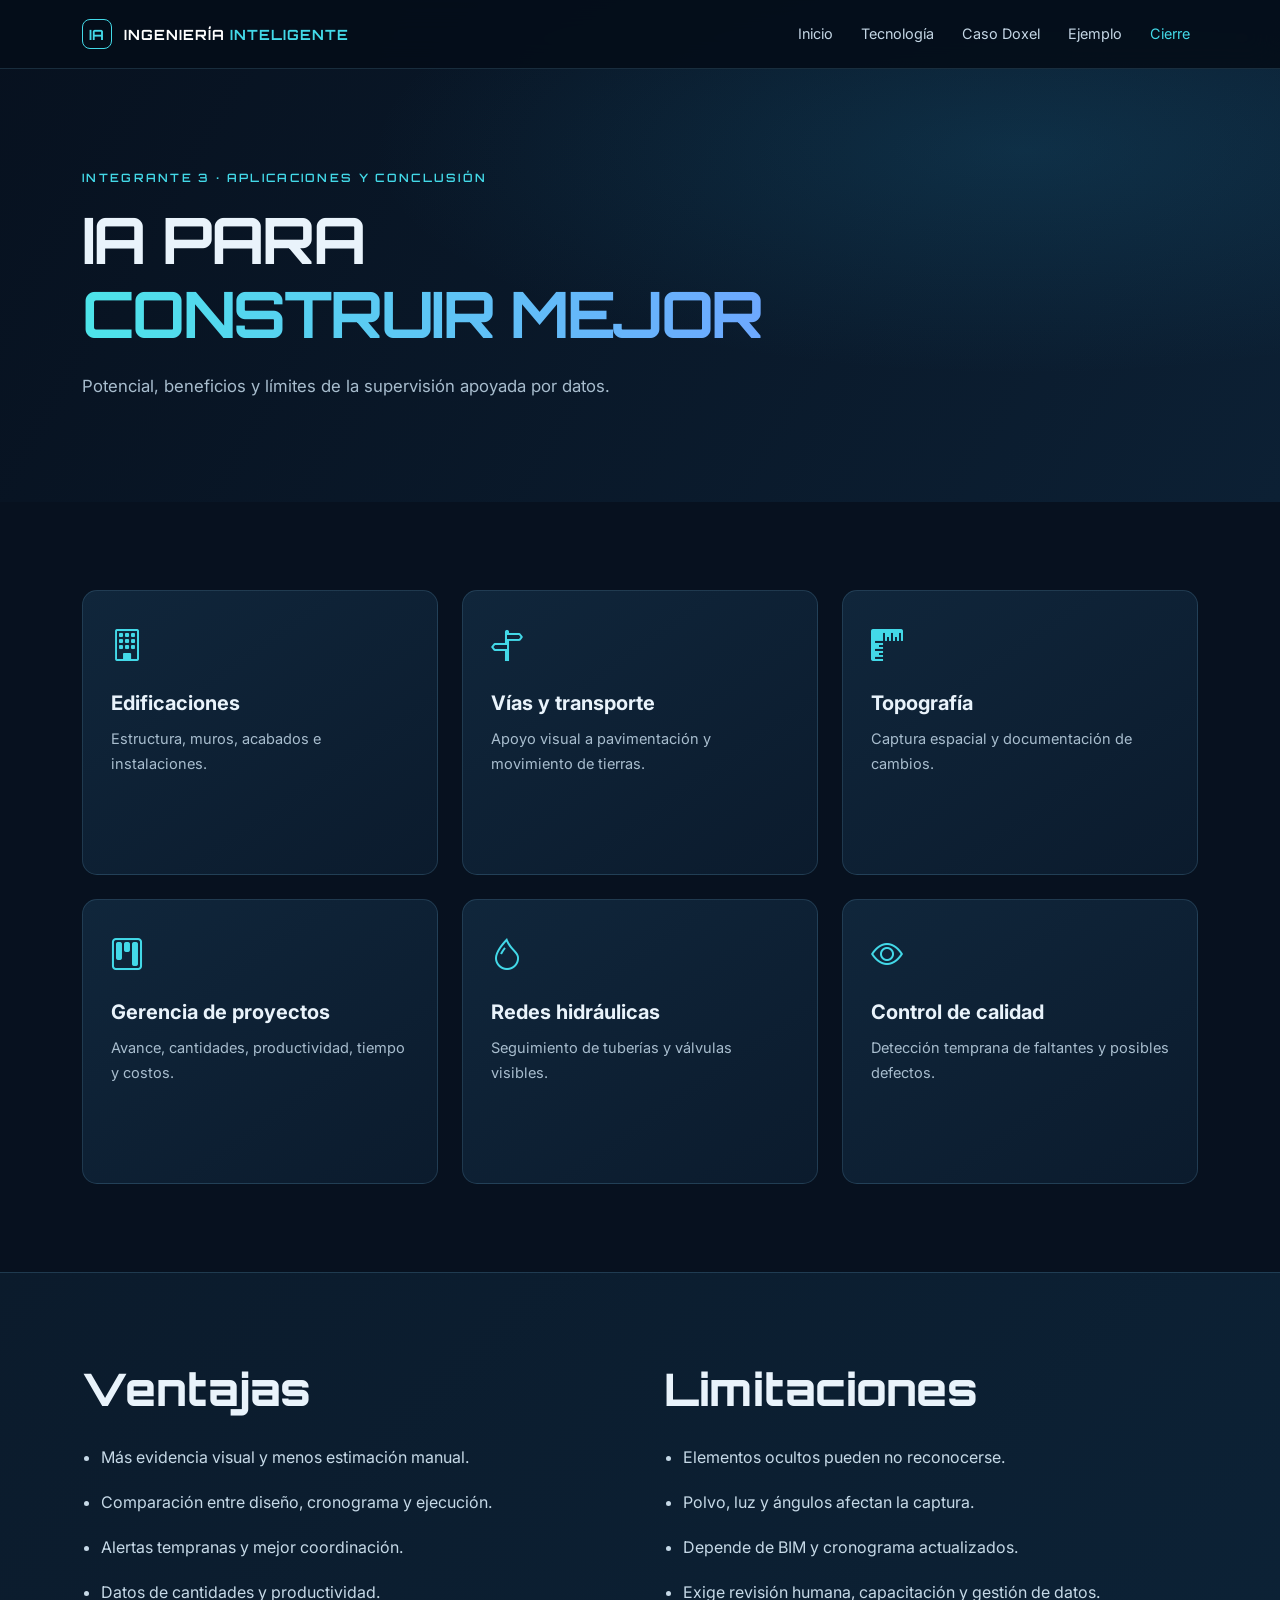
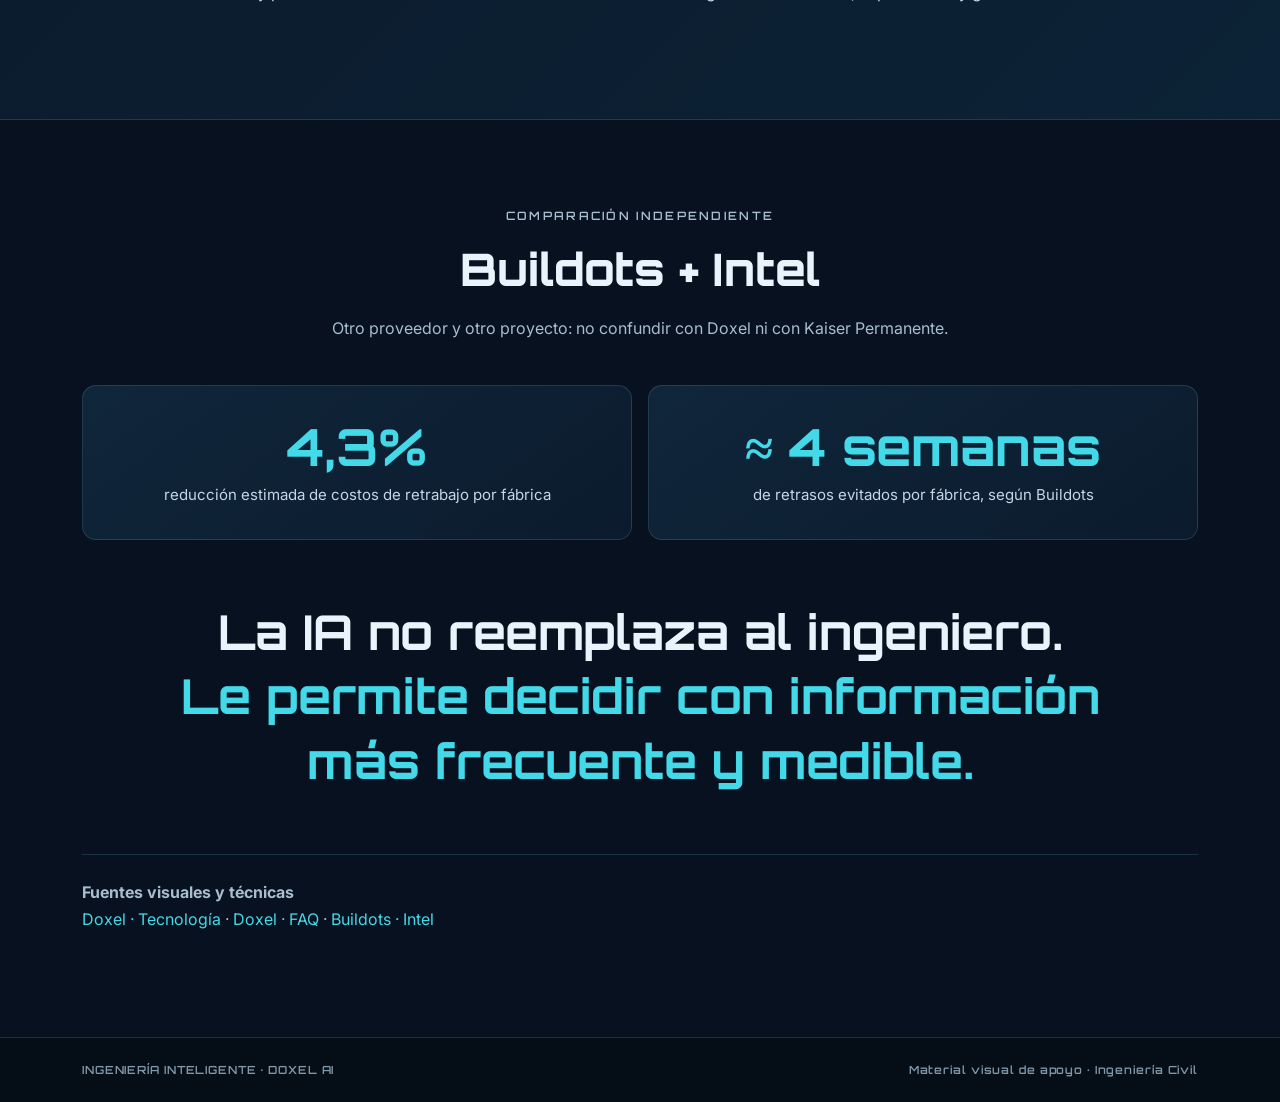
==== commit c7e3f4bd: "Apoyo visual" ====
--- a/aplicaciones.html
+++ b/aplicaciones.html
@@ -1,22 +1,5 @@
-<!DOCTYPE html>
-<html lang="es"><head><meta charset="UTF-8"><meta name="viewport" content="width=device-width, initial-scale=1.0"><title>Aplicaciones | IA en Ingeniería Civil</title>
-<link rel="preconnect" href="https://fonts.googleapis.com"><link rel="preconnect" href="https://fonts.gstatic.com" crossorigin><link href="https://fonts.googleapis.com/css2?family=Inter:wght@400;500;600;700&family=Orbitron:wght@500;600;700&display=swap" rel="stylesheet"><link href="https://cdn.jsdelivr.net/npm/bootstrap@5.3.3/dist/css/bootstrap.min.css" rel="stylesheet"><link href="https://cdn.jsdelivr.net/npm/bootstrap-icons@1.11.3/font/bootstrap-icons.min.css" rel="stylesheet"><link rel="stylesheet" href="css/styles.css"></head>
-<body><nav class="navbar navbar-expand-lg navbar-dark fixed-top"><div class="container"><a class="navbar-brand" href="index.html"><span class="brand-mark">IA</span> INGENIERÍA <span class="accent">INTELIGENTE</span></a><button class="navbar-toggler" data-bs-toggle="collapse" data-bs-target="#nav"><span class="navbar-toggler-icon"></span></button><div class="collapse navbar-collapse" id="nav"><ul class="navbar-nav ms-auto"><li class="nav-item"><a class="nav-link" href="index.html">Inicio</a></li><li class="nav-item"><a class="nav-link" href="fundamentos.html">Tecnología</a></li><li class="nav-item"><a class="nav-link active" href="aplicaciones.html">Aplicaciones</a></li><li class="nav-item"><a class="nav-link" href="control-sat.html">Caso Doxel</a></li><li class="nav-item"><a class="nav-link" href="conclusion.html">Análisis y fuentes</a></li></ul></div></div></nav>
-<header class="page-hero"><div class="container"><p class="eyebrow">02 / CAMPO DE APLICACIÓN</p><h1>IA EN LA<br><span class="gradient-text">INGENIERÍA CIVIL</span></h1><p>La IA puede apoyar la observación, medición y análisis. Su resultado debe interpretarse junto con métodos de ingeniería, inspecciones y ensayos.</p></div></header>
-<main><section class="section-pad"><div class="container"><div class="section-heading"><p class="eyebrow">USOS POSIBLES</p><h2>¿Dónde puede aportar valor?</h2><p>Explora cada área. Las aplicaciones descritas son capacidades potenciales de técnicas de IA y visión artificial; no todas corresponden al producto Doxel.</p></div>
-<div class="row g-4">
-<div class="col-md-6 col-lg-4"><article class="application-card"><i class="bi bi-kanban"></i><h3>Gestión de proyectos</h3><p>Seguimiento visual de avance, cantidades instaladas, productividad y desviaciones respecto al cronograma.</p><div class="app-limit"><b>Límite:</b> requiere datos de referencia y reglas claras para medir cada actividad.</div></article></div>
-<div class="col-md-6 col-lg-4"><article class="application-card"><i class="bi bi-bricks"></i><h3>Estructuras</h3><p>Apoyo a la inspección visual de geometría, ubicación de elementos y daños visibles en superficies.</p><div class="app-limit"><b>Límite:</b> una imagen no certifica resistencia, capacidad estructural ni calidad interna del concreto.</div></article></div>
-<div class="col-md-6 col-lg-4"><article class="application-card"><i class="bi bi-cone-striped"></i><h3>Vías y movimiento de tierras</h3><p>Comparación de superficies y levantamientos para apoyar el seguimiento de excavaciones, rellenos y volúmenes.</p><div class="app-limit"><b>Límite:</b> cotas y volúmenes confiables exigen datos geométricos y topográficos adecuados.</div></article></div>
-<div class="col-md-6 col-lg-4"><article class="application-card"><i class="bi bi-globe-americas"></i><h3>Topografía y geomática</h3><p>Procesamiento de imágenes, fotogrametría, escaneo y análisis de nubes de puntos para representar el terreno o la obra.</p><div class="app-limit"><b>Límite:</b> la precisión depende del equipo, calibración, control y condiciones de captura.</div></article></div>
-<div class="col-md-6 col-lg-4"><article class="application-card"><i class="bi bi-search"></i><h3>Patología de edificaciones</h3><p>Apoyo para localizar grietas, corrosión visible, desprendimientos y cambios superficiales en inspecciones.</p><div class="app-limit"><b>Límite:</b> detectar una señal visual no equivale a diagnosticar su causa; pueden requerirse ensayos y evaluación profesional.</div></article></div>
-<div class="col-md-6 col-lg-4"><article class="application-card"><i class="bi bi-moisture"></i><h3>Hidráulica y redes</h3><p>Reconocimiento visual de tuberías, válvulas y componentes expuestos para documentar instalaciones.</p><div class="app-limit"><b>Límite:</b> una imagen no verifica presión, caudal, estanqueidad ni calidad del material.</div></article></div>
-</div></div></section>
-<section class="section-pad section-alt"><div class="container"><div class="section-heading"><p class="eyebrow">CRITERIO PROFESIONAL</p><h2>Lo que la IA no puede concluir por sí sola</h2></div><div class="row g-3">
-<div class="col-md-6"><div class="limit-row"><i class="bi bi-eye-slash"></i><div><h3>Elementos ocultos</h3><p>Una cámara no observa directamente acero dentro del concreto, cimentaciones enterradas ni instalaciones cubiertas.</p></div></div></div>
-<div class="col-md-6"><div class="limit-row"><i class="bi bi-cloud-haze2"></i><div><h3>Calidad de captura</h3><p>Polvo, poca iluminación, oclusiones, ángulos y resolución pueden afectar el reconocimiento.</p></div></div></div>
-<div class="col-md-6"><div class="limit-row"><i class="bi bi-box"></i><div><h3>Modelo desactualizado</h3><p>Si el BIM no refleja cambios aprobados, la comparación puede producir alertas equivocadas.</p></div></div></div>
-<div class="col-md-6"><div class="limit-row"><i class="bi bi-person-check"></i><div><h3>Validación humana</h3><p>Los resultados deben revisarse. La responsabilidad técnica y las decisiones de ingeniería siguen requiriendo profesionales competentes.</p></div></div></div>
-</div></div></section></main>
-<footer class="site-footer"><div class="container d-flex flex-column flex-md-row justify-content-between gap-2"><span>INGENIERÍA INTELIGENTE · IA aplicada a la Ingeniería Civil</span><a href="control-sat.html">Siguiente: caso Doxel <i class="bi bi-arrow-right"></i></a></div></footer>
-<script src="https://cdn.jsdelivr.net/npm/bootstrap@5.3.3/dist/js/bootstrap.bundle.min.js"></script><script src="js/main.js"></script></body></html>
+<!DOCTYPE html><html lang="es"><head><meta charset="UTF-8"><meta name="viewport" content="width=device-width, initial-scale=1.0"><link rel="preconnect" href="https://fonts.googleapis.com"><link rel="preconnect" href="https://fonts.gstatic.com" crossorigin><link href="https://fonts.googleapis.com/css2?family=Inter:wght@400;500;600;700;800&family=Orbitron:wght@500;600;700&display=swap" rel="stylesheet"><link href="https://cdn.jsdelivr.net/npm/bootstrap@5.3.3/dist/css/bootstrap.min.css" rel="stylesheet"><link href="https://cdn.jsdelivr.net/npm/bootstrap-icons@1.11.3/font/bootstrap-icons.min.css" rel="stylesheet"><link rel="stylesheet" href="css/styles.css"><title>Aplicaciones y cierre | IA en Ingeniería Civil</title></head><body><nav class="navbar navbar-expand-lg navbar-dark fixed-top"><div class="container"><a class="navbar-brand" href="index.html"><span class="brand-mark">IA</span> INGENIERÍA <span class="accent">INTELIGENTE</span></a><button class="navbar-toggler" data-bs-toggle="collapse" data-bs-target="#nav"><span class="navbar-toggler-icon"></span></button><div class="collapse navbar-collapse" id="nav"><ul class="navbar-nav ms-auto"><li class="nav-item"><a class="nav-link" href="index.html">Inicio</a></li><li class="nav-item"><a class="nav-link" href="fundamentos.html">Tecnología</a></li><li class="nav-item"><a class="nav-link" href="control-sat.html">Caso Doxel</a></li><li class="nav-item"><a class="nav-link" href="conclusion.html">Ejemplo</a></li><li class="nav-item"><a class="nav-link" href="aplicaciones.html">Cierre</a></li></ul></div></div></nav>
+<header class="page-hero"><div class="container"><p class="eyebrow">INTEGRANTE 3 · APLICACIONES Y CONCLUSIÓN</p><h1>IA PARA<br><span class="gradient-text">CONSTRUIR MEJOR</span></h1><p>Potencial, beneficios y límites de la supervisión apoyada por datos.</p></div></header><main><section class="section-pad"><div class="container"><div class="row g-4"><div class="col-md-6 col-lg-4"><article class="application-card"><i class="bi bi-building"></i><h3>Edificaciones</h3><p>Estructura, muros, acabados e instalaciones.</p></article></div><div class="col-md-6 col-lg-4"><article class="application-card"><i class="bi bi-signpost-split"></i><h3>Vías y transporte</h3><p>Apoyo visual a pavimentación y movimiento de tierras.</p></article></div><div class="col-md-6 col-lg-4"><article class="application-card"><i class="bi bi-rulers"></i><h3>Topografía</h3><p>Captura espacial y documentación de cambios.</p></article></div><div class="col-md-6 col-lg-4"><article class="application-card"><i class="bi bi-kanban"></i><h3>Gerencia de proyectos</h3><p>Avance, cantidades, productividad, tiempo y costos.</p></article></div><div class="col-md-6 col-lg-4"><article class="application-card"><i class="bi bi-droplet"></i><h3>Redes hidráulicas</h3><p>Seguimiento de tuberías y válvulas visibles.</p></article></div><div class="col-md-6 col-lg-4"><article class="application-card"><i class="bi bi-eye"></i><h3>Control de calidad</h3><p>Detección temprana de faltantes y posibles defectos.</p></article></div></div></div></section>
+<section class="section-pad section-alt"><div class="container"><div class="row g-5"><div class="col-lg-6"><h2>Ventajas</h2><ul class="visual-list"><li>Más evidencia visual y menos estimación manual.</li><li>Comparación entre diseño, cronograma y ejecución.</li><li>Alertas tempranas y mejor coordinación.</li><li>Datos de cantidades y productividad.</li></ul></div><div class="col-lg-6"><h2>Limitaciones</h2><ul class="visual-list"><li>Elementos ocultos pueden no reconocerse.</li><li>Polvo, luz y ángulos afectan la captura.</li><li>Depende de BIM y cronograma actualizados.</li><li>Exige revisión humana, capacitación y gestión de datos.</li></ul></div></div></div></section>
+<section class="section-pad"><div class="container"><div class="section-heading"><p class="eyebrow">COMPARACIÓN INDEPENDIENTE</p><h2>Buildots + Intel</h2><p>Otro proveedor y otro proyecto: no confundir con Doxel ni con Kaiser Permanente.</p></div><div class="row g-3"><div class="col-md-6"><div class="metric-card"><strong>4,3%</strong><span>reducción estimada de costos de retrabajo por fábrica</span></div></div><div class="col-md-6"><div class="metric-card"><strong>≈ 4 semanas</strong><span>de retrasos evitados por fábrica, según Buildots</span></div></div></div><div class="final-line">La IA no reemplaza al ingeniero.<br><span>Le permite decidir con información más frecuente y medible.</span></div><div class="sources"><strong>Fuentes visuales y técnicas</strong><p><a href="https://doxel.ai/technology" target="_blank" rel="noopener">Doxel · Tecnología</a> · <a href="https://doxel.ai/faqs" target="_blank" rel="noopener">Doxel · FAQ</a> · <a href="https://buildots.com/case-studies/intel-partners-with-buildots/" target="_blank" rel="noopener">Buildots · Intel</a></p></div></div></section></main>
+<footer class="site-footer"><div class="container d-flex flex-wrap justify-content-between gap-2"><span>INGENIERÍA INTELIGENTE · DOXEL AI</span><span>Material visual de apoyo · Ingeniería Civil</span></div></footer><script src="https://cdn.jsdelivr.net/npm/bootstrap@5.3.3/dist/js/bootstrap.bundle.min.js"></script><script src="js/main.js"></script></body></html>
--- a/css/styles.css
+++ b/css/styles.css
@@ -11,3 +11,15 @@
 .case-highlight{padding:30px;border:1px solid rgba(67,217,232,.35);border-radius:16px;background:linear-gradient(145deg,#12314a,#0a1929)}.case-label{font:600 .65rem 'Orbitron';letter-spacing:.15em;color:var(--cyan)}.case-highlight h3{font:600 1.2rem 'Orbitron';margin:12px 0}.case-highlight p{color:var(--muted)}.case-divider{height:1px;background:var(--line);margin:25px 0}.timeline{max-width:850px;margin:auto;position:relative}.timeline:before{content:"";position:absolute;left:25px;top:20px;bottom:20px;width:1px;background:rgba(67,217,232,.4)}.timeline-item{display:flex;gap:25px;position:relative;padding:0 0 28px}.timeline-item>span{z-index:1;flex:0 0 52px;height:52px;display:grid;place-items:center;border:1px solid var(--cyan);border-radius:50%;background:#0b2033;color:var(--cyan);font:600 .8rem 'Orbitron'}.timeline-item h3{font-size:1.1rem}.timeline-item p{color:var(--muted);margin:0}.metric-card{padding:32px;text-align:center}.metric-card strong{font:700 clamp(2.5rem,6vw,4.3rem) 'Orbitron';color:var(--cyan)}.metric-card h3{font-size:1.1rem;margin:15px 0}.metric-card p{color:var(--muted);font-size:.88rem}.caveat{padding:16px 18px;border:1px solid rgba(255,190,90,.3);background:rgba(160,105,30,.09);border-radius:10px;color:#d5c5a8;font-size:.85rem}.caveat i{color:#f1bd64;margin-right:8px}
 .calculator-card{padding:30px;border:1px solid var(--line);border-radius:16px;background:#0e2337}.calculator-card label{display:block;color:var(--muted);font-size:.82rem;margin-bottom:8px}.form-control{background:#071726;border-color:#29465d;color:white}.form-control:focus{background:#071726;color:white;border-color:var(--cyan);box-shadow:0 0 0 .2rem rgba(67,217,232,.12)}.calc-result{height:100%;padding:17px;background:#122d43;border-radius:10px}.calc-result span{display:block;color:var(--muted);font-size:.78rem}.calc-result strong{font:600 1.55rem 'Orbitron';color:var(--cyan)}.progress-label{display:flex;justify-content:space-between;color:var(--muted);font-size:.83rem}.progress{height:10px;background:#071522}.planned-bar{background:#6685a3}.actual-bar{background:linear-gradient(90deg,#19b9c8,#4c8cff)}.deviation{color:#ffc477;font-weight:600}.intel-card{height:100%;padding:30px;border:1px solid var(--line);border-radius:15px;background:#10283e}.intel-card h3{font:600 1.25rem 'Orbitron';margin:15px 0}.intel-card p{color:var(--muted)}.small-metric{height:100%;min-height:150px;padding:20px;border:1px solid var(--line);border-radius:12px;background:#10243a}.small-metric strong{display:block;font:700 1.8rem 'Orbitron';color:var(--cyan);margin-bottom:12px}.small-metric span{font-size:.78rem;color:var(--muted)}.closing-quote{padding:35px;border-left:3px solid var(--cyan);background:rgba(67,217,232,.06);font:500 clamp(1.1rem,2.5vw,1.6rem) 'Orbitron';line-height:1.5}.source-list{display:grid;gap:0}.source-item{display:flex;gap:22px;padding:23px 0;border-bottom:1px solid var(--line)}.source-item>span{font:600 .8rem 'Orbitron';color:var(--cyan)}.source-item h3{font-size:1rem}.source-item p{color:var(--muted);font-size:.86rem;margin-bottom:7px}.source-item a{font-size:.85rem}
 @media(max-width:767px){.hero{min-height:auto;padding:135px 0 65px}.hero-grid{right:-280px}.section-pad{padding:65px 0}.process-layout{grid-template-columns:1fr}.process-tabs{grid-template-columns:1fr 1fr}.process-tab{font-size:.8rem}.notice-card{padding:20px}.page-hero{padding:140px 0 60px}.navbar-brand{font-size:.72rem}}
+
+/* Presentación visual: poco texto, jerarquía y elementos de gran formato */
+.section-heading{text-align:center;max-width:850px;margin:0 auto 42px}.section-heading h2,.section-pad h2{font-size:clamp(1.8rem,3.5vw,2.8rem);font-weight:800}.section-heading p{color:var(--muted)}
+.section-pad{padding:88px 0}.section-alt{background:linear-gradient(135deg,#0b1b2c,#0c2236);border-top:1px solid var(--line);border-bottom:1px solid var(--line)}
+.hero-tags{display:flex;flex-wrap:wrap;gap:10px;margin-top:28px}.hero-tags span{font:600 .68rem 'Orbitron';letter-spacing:.08em;color:#bcebf0;border:1px solid var(--line);background:#0d2639;padding:9px 12px;border-radius:5px}
+.lead-visual{font-size:clamp(1.15rem,2vw,1.5rem);color:#d4e6f1;max-width:800px}.visual-photo{width:100%;max-height:350px;object-fit:contain;background:#102238;border:1px solid var(--line);border-radius:16px;padding:24px}.image-credit,.source-note{display:block;color:var(--muted);font-size:.82rem;margin-top:12px}.big-statement{font:700 clamp(1.5rem,3vw,2.5rem) 'Orbitron';line-height:1.4}.big-statement span{color:var(--cyan)}.callout-line{border-left:3px solid var(--cyan);padding:12px 18px;color:#c9e9f0;background:rgba(67,217,232,.06)}
+.metric-card{height:100%;min-height:155px;padding:25px 20px;border:1px solid var(--line);border-radius:14px;background:linear-gradient(145deg,#10263b,#0b1b2d);display:flex;flex-direction:column;justify-content:center;gap:10px}.metric-card strong{font:700 clamp(2rem,4vw,3.25rem) 'Orbitron';color:var(--cyan);line-height:1.1}.metric-card span{color:#c4d6e5;font-size:.94rem;line-height:1.45}.tech-card,.application-card{height:100%;background:linear-gradient(145deg,#10263b,#0b1b2d);border:1px solid var(--line);border-radius:15px;padding:28px}.visual-tech{min-height:205px}.tech-card h3,.application-card h3{font-size:1.25rem;font-weight:700}.tech-card p,.application-card p{color:var(--muted);margin-bottom:0}.tech-icon,.application-card>i{font-size:2rem;color:var(--cyan);display:block;margin-bottom:18px}
+.note-strip{border:1px solid rgba(67,217,232,.35);border-radius:10px;padding:18px 22px;background:rgba(67,217,232,.06);color:#d6eaf2}.process-visual{border:1px solid var(--line);border-radius:18px;background:#0b1b2c;overflow:hidden}.process-tabs{display:grid;grid-template-columns:repeat(6,1fr);gap:1px;background:var(--line)}.process-tab{border:0;background:#10263b;color:#c4d6e5;padding:17px 8px;font-weight:700;font-size:.82rem}.process-tab.active{background:#16445a;color:#6cf0ed;box-shadow:inset 0 -3px var(--cyan)}.process-display{display:grid;grid-template-columns:180px 1fr;gap:28px;align-items:center;padding:42px}.process-number{font:700 1.1rem 'Orbitron';color:var(--cyan);border:1px solid var(--line);border-radius:12px;padding:26px 12px;text-align:center}.process-display h3{font-size:1.7rem;font-weight:800}.process-display p{color:var(--muted);max-width:780px}.process-output{display:flex;flex-direction:column;gap:4px;margin-top:24px;padding:14px 18px;background:rgba(67,217,232,.07);border-left:3px solid var(--cyan)}.process-output span{font:600 .68rem 'Orbitron';color:var(--cyan)}.process-output strong{font-size:1rem}.pdf-preview{background:#0c1b2b;border:1px solid var(--line);border-radius:14px;padding:14px}.pdf-preview iframe{width:100%;height:420px;border:0;background:white}.pdf-label{font:600 .7rem 'Orbitron';color:var(--cyan);padding:8px 4px 14px}.pdf-preview>a{display:block;padding:12px 4px}.calc-visual{display:grid;grid-template-columns:repeat(3,1fr);gap:14px}.calc-visual>div{padding:26px;border:1px solid var(--line);border-radius:14px;background:#10263b;display:flex;flex-direction:column;gap:8px}.calc-visual span{font:600 .7rem 'Orbitron';color:var(--muted)}.calc-visual strong{font:700 clamp(1.7rem,4vw,3rem) 'Orbitron';color:var(--cyan)}.calc-visual .negative{color:#ff9b8f}.visual-list{padding-left:1.2rem;color:#c6d9e7}.visual-list li{padding:9px 0}.final-line{font:700 clamp(1.6rem,4vw,3rem) 'Orbitron';text-align:center;line-height:1.35;margin:60px auto;max-width:950px}.final-line span{color:var(--cyan)}.sources{border-top:1px solid var(--line);padding-top:24px;color:var(--muted)}.site-footer{padding:25px 0;background:#050d17;border-top:1px solid var(--line);color:#8097a9;font:600 .7rem 'Orbitron';letter-spacing:.08em}
+@media(max-width:767px){.section-pad{padding:60px 0}.process-tabs{grid-template-columns:repeat(3,1fr)}.process-display{grid-template-columns:1fr;padding:25px}.process-number{width:max-content}.calc-visual{grid-template-columns:1fr}.pdf-preview iframe{height:320px}.hero{min-height:650px}}
+
+.case-visual-grid{display:grid;grid-template-columns:1fr;gap:16px}.case-visual-grid>div{border:1px solid var(--line);border-radius:10px;overflow:hidden;background:#07111f}.case-visual-grid span{display:block;font:600 .65rem 'Orbitron';color:var(--cyan);padding:10px}.case-visual-grid iframe{width:100%;height:360px;border:0;background:#fff}
+@media(min-width:900px){.case-visual-grid{grid-template-columns:1fr 1fr}.case-visual-grid iframe{height:390px}}
